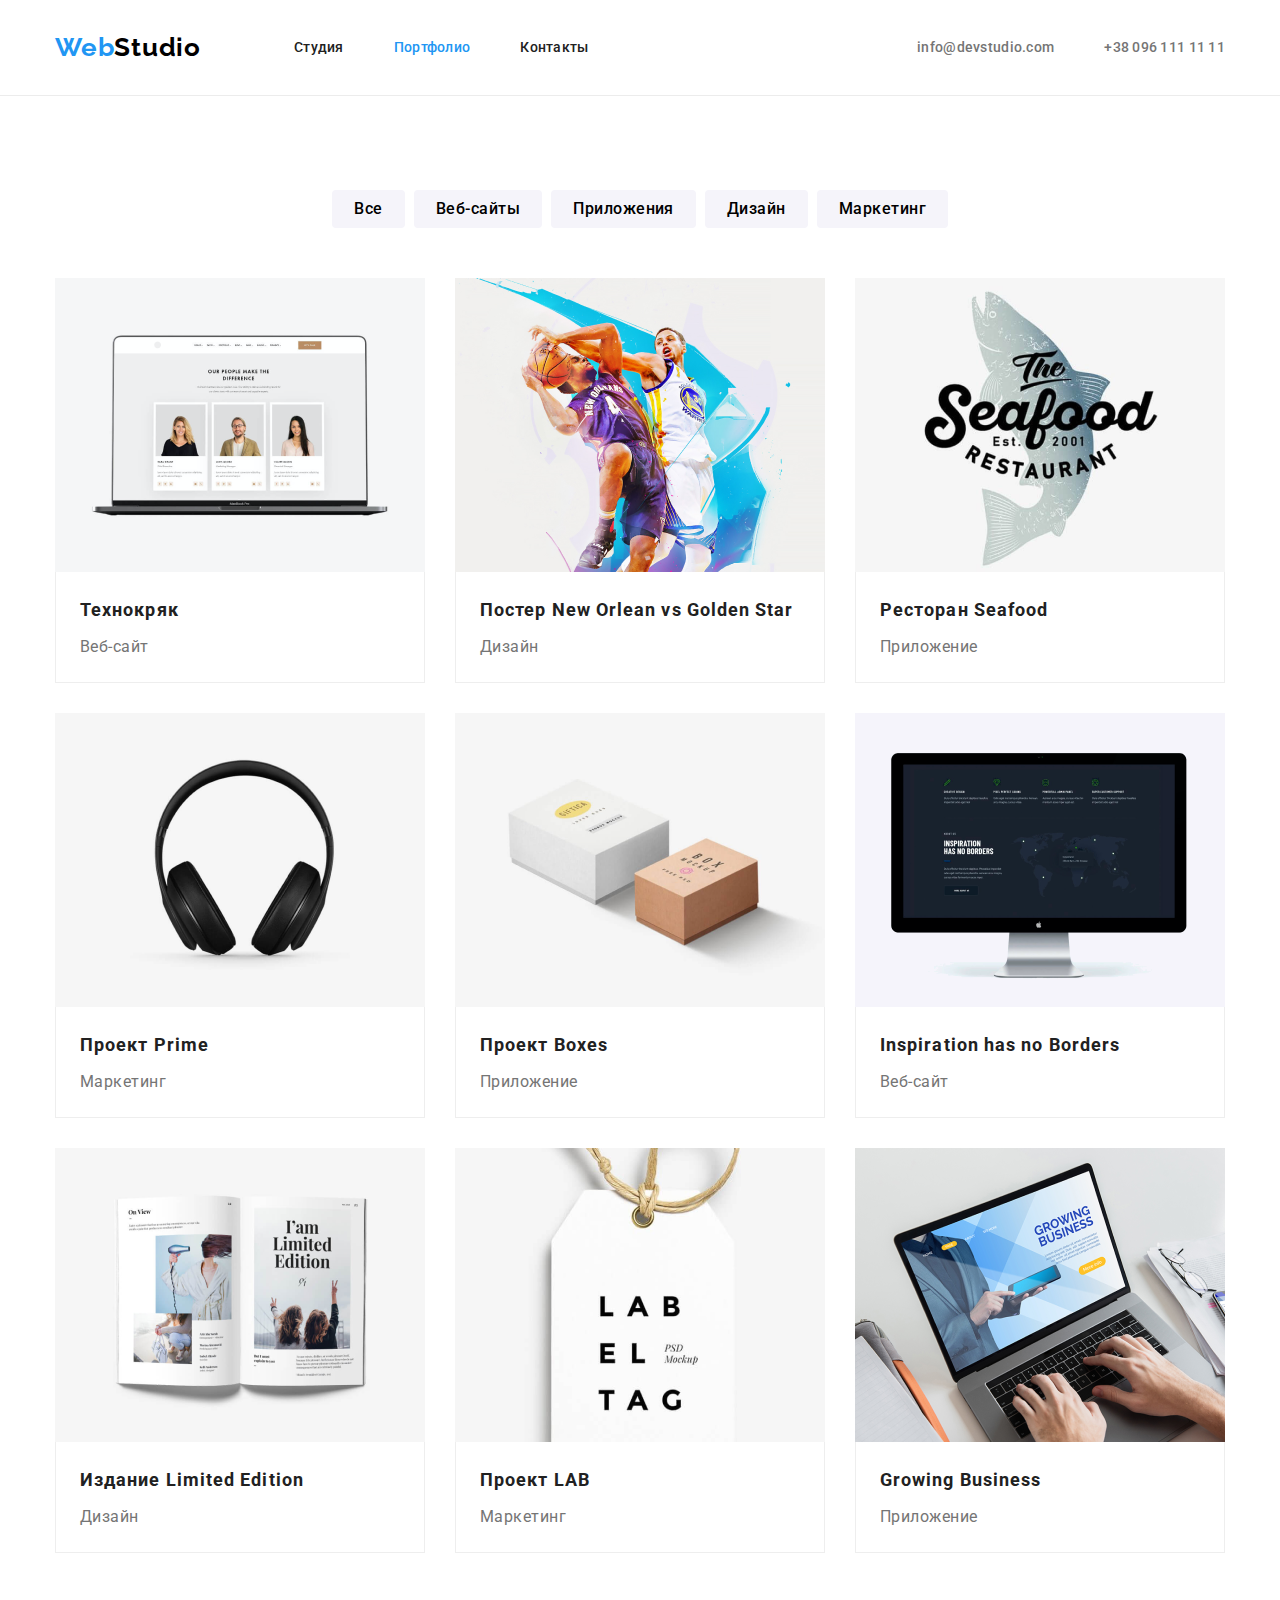
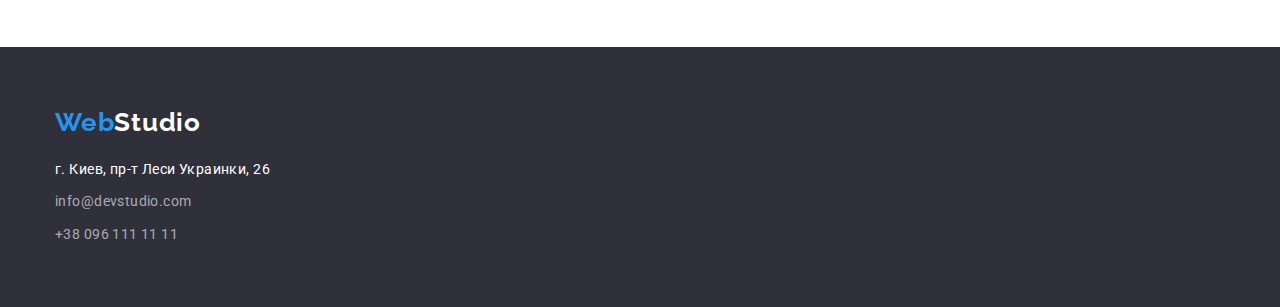
==== portfolio.html @ 066f013d "from hw3" ====
<!DOCTYPE html>
<html lang="ru">
<head>
    <meta charset="UTF-8">
    <meta name="viewport" content="width=device-width, initial-scale=1.0">
    <link rel="preconnect" href="https://fonts.gstatic.com"> 
    <link href="https://fonts.googleapis.com/css2?family=Raleway:wght@700&family=Roboto:wght@400;500;700;900&display=swap" rel="stylesheet">    
    <link rel="stylesheet" href="https://cdn.jsdelivr.net/npm/modern-normalize@1.0.0/modern-normalize.css">
    <link rel="stylesheet" href="./css/styles.css">
    <title>WebStudio-portfolio</title>
</head>
<body>
    <header class="header">
        <div class="container">
        <nav class="site-nav">
            <a class="logo" href="./index.html"><span class="accent-logo-color">Web</span>Studio</a>
            <ul class="site-nav-list">
                <li class="nav-menu-item"> <a class="nav-menu-item-link" href="./index.html">Студия</a></li>
                <li class="nav-menu-item"> <a class="nav-menu-item-link current" href="./portfolio.html">Портфолио</a></li>
                <li class="nav-menu-item"> <a class="nav-menu-item-link" href="">Контакты</a></li>
            </ul>
        </nav>    
        <ul class="contacts">
            <li class="contact-item"><a class="contact-item-link" href="mailto:info@devstudio.com">info@devstudio.com</a></li>
            <li class="contact-item"><a class="contact-item-link" href="tel:+380961111111">+38 096 111 11 11</a></li>
        </ul>
        </div>
    </header>
    <main>
      <section class="portfolio section">
          <div class="container">
          <h1 class="visually-hidden">Портфолио</h1>
          <!-- filter -->
          <ul class="filter">
              <li class="filter-item"><button class="filter-btn" type="button">Все</button></li>
              <li class="filter-item"><button class="filter-btn" type="button">Веб-сайты</button></li>
              <li class="filter-item"><button class="filter-btn" type="button">Приложения</button></li>
              <li class="filter-item"><button class="filter-btn" type="button">Дизайн</button></li>
              <li class="filter-item"><button class="filter-btn" type="button">Маркетинг</button></li> 
          </ul>
          <!-- examples -->
         <ul class="examples-list">
             <li class="examples-list-item" >
                 <a class="examples-list-item-link" href="">
                     <img class="examples-list-item-img" src="./images/img-portfolio.png" alt="вебсайт технокряк" width="370" height="294">
                     <div class="wrapper">
                        <h2 class="examples-list-item-title">Технокряк</h2>
                        <p class="examples-list-item-description">Веб-сайт</p>
                    </div>
                </a>
             </li>
             <li class="examples-list-item" >
                 <a class="examples-list-item-link" href="">
                     <img class="examples-list-item-img" src="./images/img-portfolio-1.png" alt="дизайн постера" width="370" height="294">
                     <div class="wrapper">
                        <h2 class="examples-list-item-title">Постер New Orlean vs Golden Star</h2>
                        <p class="examples-list-item-description">Дизайн</p>
                    </div>
                </a>
             </li>
             <li class="examples-list-item" >
                 <a class="examples-list-item-link" href="">
                     <img class="examples-list-item-img" src="./images/img-portfolio-2.png" alt="приложение для ресторана" width="370" height="294">
                     <div class="wrapper">
                        <h2 class="examples-list-item-title">Ресторан Seafood</h2>
                        <p class="examples-list-item-description">Приложение</p>
                    </div>
                 </a>
             </li>
             <li class="examples-list-item" >
                 <a class="examples-list-item-link" href="">
                     <img class="examples-list-item-img" src="./images/img-portfolio-3.png" alt="проект прайм" width="370" height="294">
                     <div class="wrapper">
                        <h2 class="examples-list-item-title">Проект Prime</h2>
                        <p class="examples-list-item-description">Маркетинг</p>
                    </div>
                </a>
             </li>
             <li class="examples-list-item" >
                 <a class="examples-list-item-link" href="">
                     <img class="examples-list-item-img" src="./images/img-portfolio-4.png" alt="приложение боксы" width="370" height="294">
                     <div class="wrapper">
                        <h2 class="examples-list-item-title">Проект Boxes</h2>
                        <p class="examples-list-item-description">Приложение</p>
                     </div>
                </a>
             </li>
             <li class="examples-list-item" >
                 <a class="examples-list-item-link" href="">
                     <img class="examples-list-item-img" src="./images/img-portfolio-5.png" alt="вебсайт про вдохновение" width="370" height="294">
                     <div class="wrapper">
                        <h2 class="examples-list-item-title">Inspiration has no Borders</h2>
                        <p class="examples-list-item-description">Веб-сайт</p>
                    </div>
                </a>
             </li>
             <li class="examples-list-item" >
                 <a class="examples-list-item-link" href="">
                     <img class="examples-list-item-img" src="./images/img-portfolio-6.png" alt="дизайн издания" width="370" height="294">
                     <div class="wrapper">
                        <h2 class="examples-list-item-title">Издание Limited Edition</h2>
                        <p class="examples-list-item-description">Дизайн</p>
                    </div>
                </a>
             </li>
             <li class="examples-list-item" >
                 <a class="examples-list-item-link" href="">
                     <img class="examples-list-item-img" src="./images/img-portfolio-7.png" alt="проект лаб" width="370" height="294">
                     <div class="wrapper">
                        <h2 class="examples-list-item-title">Проект LAB</h2>
                        <p class="examples-list-item-description">Маркетинг</p>
                    </div>
                    </a>
             </li>
             <li class="examples-list-item" >
                 <a class="examples-list-item-link" href="">
                     <img class="examples-list-item-img" src="./images/img-portfolio-8.png" alt="приложение для развития бизнеса" width="370" height="294">
                     <div class="wrapper">
                        <h2 class="examples-list-item-title">Growing Business</h2>
                        <p class="examples-list-item-description">Приложение</p>
                    </div>
                 </a>
             </li>
         </ul>
        </div>
      </section> 
    </main>
    <footer class="footer">
        <!-- contacts -->
        <div class="container">
            <a class="logo" href="./index.html" ><span class="accent-logo-color">Web</span><span class="logo-white">Studio</span></a>
            <address>
                <ul class="main-contacts-list">
                    <li class="main-contacts-item">
                        <a class="main-contacts-link map" href="https://goo.gl/maps/psRtu3tgyUnC2bHMA" target="_blank"> г. Киев, пр-т Леси Украинки, 26 </a>
                    </li>
                    <li class="main-contacts-item">
                        <a class="main-contacts-link" href="mailto:info@devstudio.com">info@devstudio.com</a>
                    </li>
                    <li class="main-contacts-item">
                        <a class="main-contacts-link" href="tel:+380961111111">+38 096 111 11 11</a>
                    </li>
                </ul>
            </address>
        </div>
    </footer>
</body>
</html>
---- css/styles.css ----
:root {
    --primary-text-color:#212121;
    --secondary-text-color:#757575;
    --accent-text-color:#2196F3;
    --reserve-text-color: #FFFFFF;
    --primary-font-family: "Roboto", sans-serif;
    --secondary-font-family: "Raleway", sans-serif;
}
html {
    box-sizing: border-box;
    
}
*,
*::before,
*::after {
  box-sizing: inherit;
}
body {
    font-family: var(--primary-font-family);
}
ul {
    list-style: none;
    padding: 0;
    margin: 0;
}
h1,
h2,
h3,
h4,
h5,
h6,
p {
    margin: 0;
}
a {
    text-decoration: none;
}
address {
    font-style: normal;
}
img {
    display: block;
    max-width: 100%;
    height: auto;
}
.container {
    width: 1200px;
    padding: 0 15px;
    margin: 0 auto;
}
.section {
    padding-top: 94px;
    padding-bottom: 94px;
}
.visually-hidden {
    position: absolute;
    width: 1px;
    height: 1px;
    margin: -1px;
    border: 0;
    padding: 0;
    
    white-space: nowrap;
    clip-path: inset(100%);
    clip: rect(0 0 0 0);
    overflow: hidden;
  }
  /* ========== HEADER ==========*/
.header {
    padding-top: 32px;
    padding-bottom: 32px;
    border-bottom: 1px solid #ececec;
}
  .header .container {
      display: flex;
      align-items: center;
  }
  .site-nav {
      display: flex;
      align-items: center;
  }
  .site-nav-list{
    display: flex;
    align-items: center;
    margin-left: 93px;
  }
  .nav-menu-item:not(:last-child) {
      margin-right: 50px;
  }
  .contacts {
      display: flex;
      align-items: center;
      margin-left: auto;
  }
  .logo {
      font-family: var(--secondary-font-family);
      color:#000000;
      font-weight: 700;
      font-size: 26px;
      line-height: 1.19;
      letter-spacing: 0.03em;
    }
  .accent-logo-color {
      color: var(--accent-text-color);
  }
  .nav-menu-item-link {
      font-weight: 500;
      font-size: 14px;
      line-height: 1.14;
      letter-spacing: 0.02em;
      color: var(--primary-text-color);
  }
  .nav-menu-item-link:hover,
  .nav-menu-item-link:focus,
  .contact-item-link:hover,
  .contact-item-link:focus {
    color: var(--accent-text-color);
}
.current {
    color: var(--accent-text-color);
}
.contact-item:not(:last-child) {
    margin-right: 50px;
}
.contact-item-link {
    font-weight: 500;
    font-size: 14px;
    line-height: 1.14;
    letter-spacing: 0.02em;
    color: var(--secondary-text-color);
}
/* =========== HERO ==========*/
.hero {
    text-align: center;
    padding-top: 200px;
    padding-bottom: 200px;
    background-color: #2F303A;
 } 
.hero-title {
    max-width: 696px;
    margin-left: auto;
    margin-right: auto;
    font-weight: 900;
    font-size: 44px;
    line-height: 1.36; 
    letter-spacing: 0.06em;
    text-transform: uppercase;
    color: var(--reserve-text-color);
    margin-bottom: 30px;
}
.hero-btn {
    padding: 10px 32px;
    min-width: 200px;
    border-radius: 4px;
    border: 1px solid var(--accent-text-color);
    cursor: pointer;
    font-weight: 700;
    font-size: 16px;
    line-height: 1.87;
    letter-spacing: 0.06em;
    color: var(--reserve-text-color);
    background-color: var(--accent-text-color);
}
/* ========= ADVANTAGES ======== */
.advantage .container {
    padding-top: 94px;
}
.advantage-list {
    display: flex;
    align-items: flex-start;
    justify-content: space-between;
}
.advantage-list-item {
    min-width: 270px;
}
.advantage-list-item:not(:last-child) {
    margin-right: 30px;
}
.advantage-list-item-title {
    margin-bottom: 10px;
    font-weight: 700;
    font-size: 14px;
    line-height: 1.14;
    letter-spacing: 0.03em;
    text-transform: uppercase;
    color: var(--primary-text-color);
    }
.advantage-list-item-description {
    font-weight: 400;
    font-size: 14px;
    line-height: 1.71;
    letter-spacing: 0.03em;
    color: var(--secondary-text-color);
}
/*  ========SERVICES======== */
.services-list {
    display: flex;
    justify-content: space-between;
}
.services-title {
    margin-bottom: 50px;
    font-weight: 700;
    font-size: 36px;
    line-height: 1.16;
    text-align: center;
    letter-spacing: 0.03em;
    color: var(--primary-text-color);
}
/* ======= TEAM ======= */
.team {
    background: #F5F4FA;
}
.worker-list {
    display: flex;
    justify-content: space-between;  
}
.worker-list-item {
    padding-bottom: 30px;
    background-color: var(--reserve-text-color);
    box-shadow: 
        0px 1px 3px rgba(0, 0, 0, 0.12), 
        0px 1px 1px  rgba(0, 0, 0, 0.14), 
        0px 2px 1px  rgba(0, 0, 0, 0.2);
    border-radius: 0px 0px 4px 4px;
}
.team-title {
    margin-bottom: 50px;
    font-weight: 700;
    font-size: 36px;
    line-height: 1.16;
    text-align: center;
    letter-spacing: 0.03em;
    color: var(--primary-text-color);
}
.worker-name {
    margin-top: 30px;
    font-weight: 500;
    font-size: 16px;
    line-height: 1.19;
    text-align: center;
    letter-spacing: 0.03em;
    color: var(--primary-text-color);
}
.worker-position{
    margin-top: 10px;
    font-size: 16px;
    line-height: 1.19;
    text-align: center;
    color: var(--secondary-text-color);
}
/* ====== FOOTER ======== */
.footer {
    padding-top: 60px;
    padding-bottom: 60px;
    background: #2F303A;
} 
.logo-white {
    color: var(--reserve-text-color);
}
.main-contacts-list {
    margin-top: 20px;
}
.main-contacts-item:not(:last-child) {
    margin-bottom: 9px;
}
.main-contacts-link{
    font-size: 14px;
    line-height: 1.71;
    letter-spacing: 0.03em;
    color: rgba(255, 255, 255, 0.6);
}
.main-contacts-link.map {
    color: var(--reserve-text-color);
}


/* ======== PORTFOLIO ========== */
.filter {
    display: flex;
    justify-content: center;
    margin-bottom: 50px;
}
.filter-item:not(:last-child) {
    margin-right: 9px;
}
.filter-btn {
    min-width: 73px;
    padding: 6px 22px;
    border: none;
    cursor: pointer;
    background: #F5F4FA;
    border-radius: 4px;
    font-family: var(--primary-font-family);
    font-weight: 500;
    font-size: 16px;
    line-height: 1.62;
    text-align: center;
    letter-spacing: 0.03em;
}
.filter-btn:hover,
.filter-btn:focus {
    background-color: var(--accent-text-color);
    color: var(--reserve-text-color);
    box-shadow: 
        0px 3px 1px rgba(0, 0, 0, 0.1), 
        0px 1px 2px rgba(0, 0, 0, 0.08),
        0px 2px 2px rgba(0, 0, 0, 0.12);
    }
.examples-list {
    display: flex;
    flex-wrap: wrap;
}
.examples-list-item {
    width: 370px;
}
.examples-list-item:not(:nth-child(3n)) {
     margin-right: 30px;
} 
.examples-list-item:not(:nth-last-child(-n + 3)) {
    margin-bottom: 30px;
}
.examples-list-item-title {
    margin-bottom: 4px;
    font-weight: 700;
    font-size: 18px;
    line-height: 2;
    letter-spacing: 0.06em;
    color: var(--primary-text-color);
}
.examples-list-item-description {
    font-size: 16px;
    line-height: 1.87;
    letter-spacing: 0.03em;
    color: var(--secondary-text-color);
}
.wrapper {
    padding: 20px 24px;
    border-right: 1px solid #eeeeee;
    border-bottom: 1px solid #eeeeee;
    border-left: 1px solid #eeeeee;
}
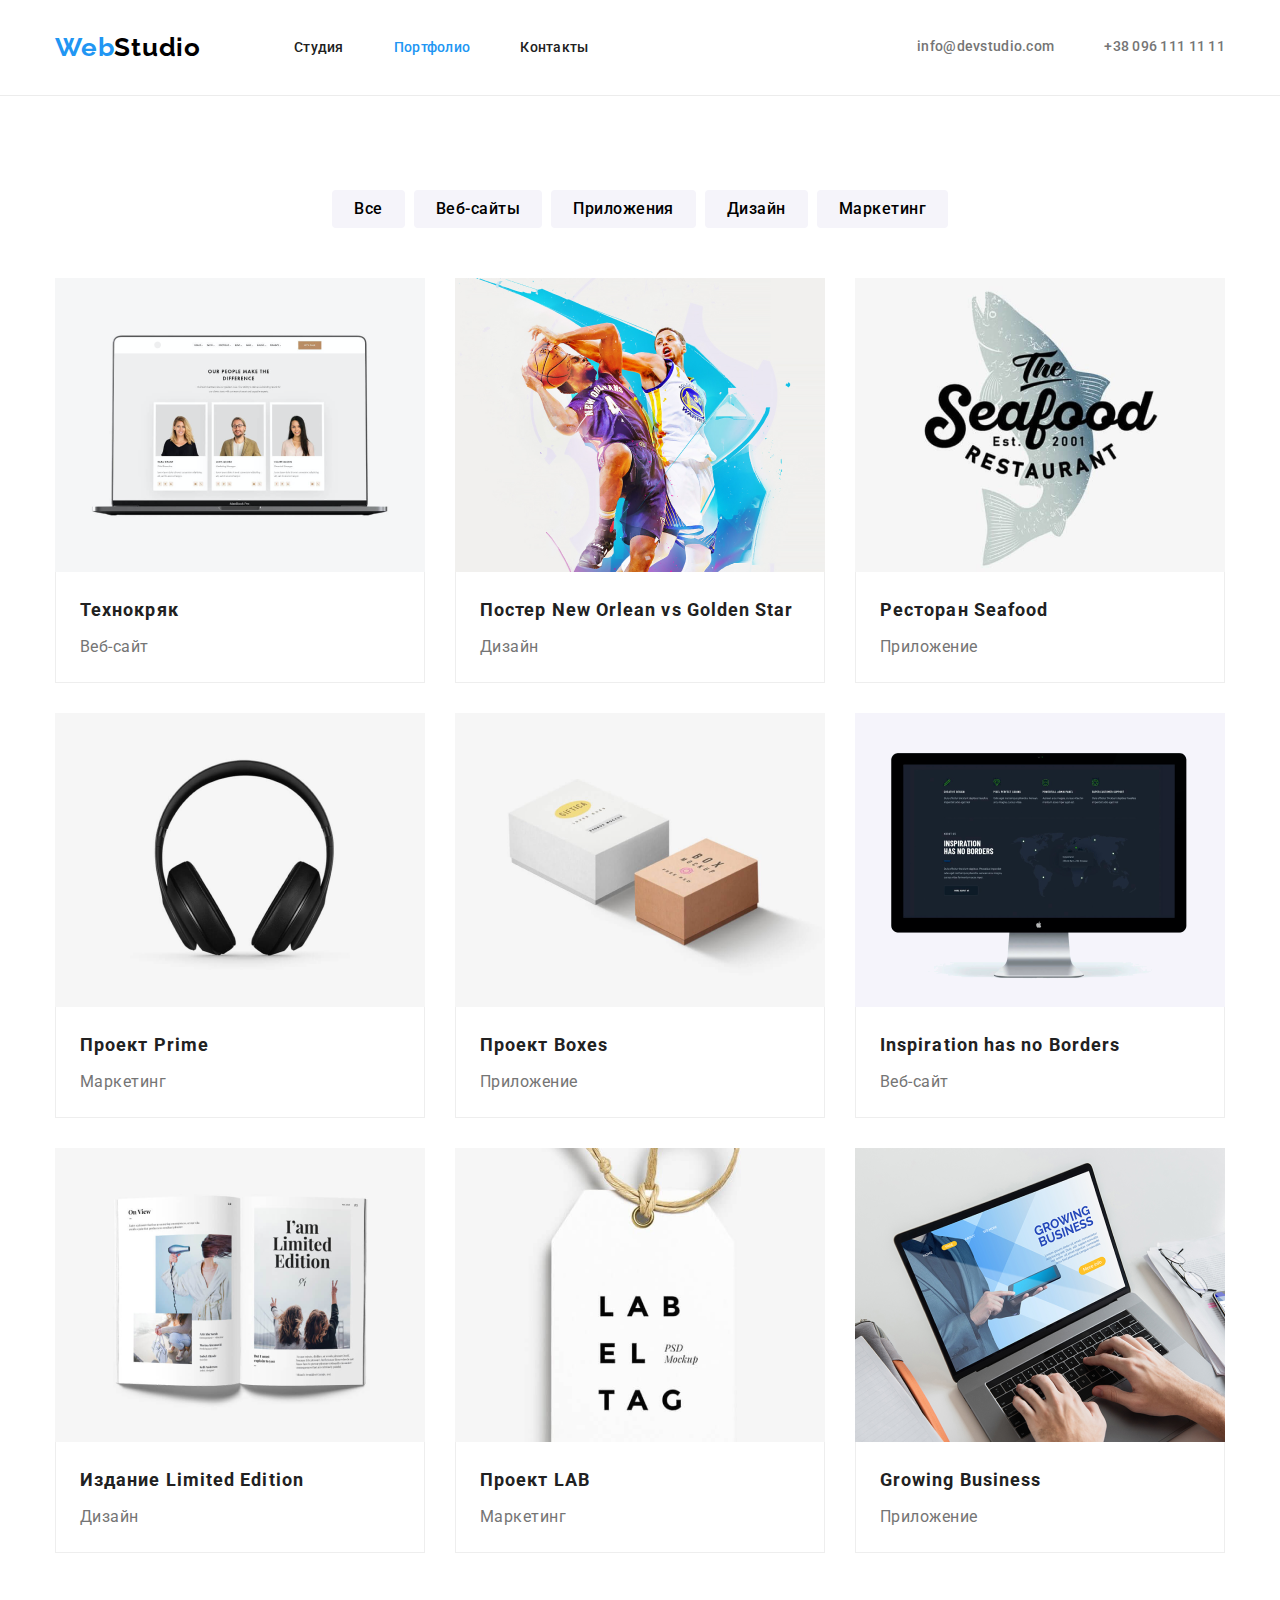
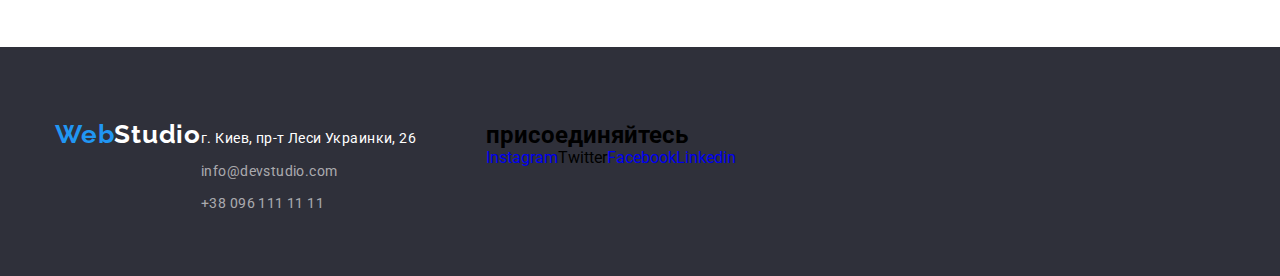
==== commit 43db3d1d: "header + hero + advantages" ====
--- a/portfolio.html
+++ b/portfolio.html
@@ -142,6 +142,23 @@
                     </li>
                 </ul>
             </address>
+            <div class="footer-social-links">
+                <h2>присоединяйтесь</h2>
+                <ul class="social-links-list">
+                    <li class="social-links-item">
+                        <a class="social-links-link" href="#">Instagram</a>
+                    </li>
+                    <li class="social-links-item">
+                        <a class="social-links-link href="#">Twitter</a>
+                    </li>
+                    <li class="social-links-item">
+                        <a class="social-links-link" href="#">Facebook</a>
+                    </li>
+                    <li class="social-links-item">
+                        <a class="social-links-link" href="#">Linkedin</a>
+                    </li>
+                </ul>
+            </div>
         </div>
     </footer>
 </body>
--- a/css/styles.css
+++ b/css/styles.css
@@ -129,12 +129,40 @@
     letter-spacing: 0.02em;
     color: var(--secondary-text-color);
 }
+.contact-item {
+    display: flex;
+    align-items: center;
+}
+.email-icon {
+    margin-right: 10px;
+    width: 16px;
+    height: 12px;
+}
+.tel-icon {
+    margin-right: 10px;
+    width: 10px;
+    height: 16px;
+}
+
+.email-icon:hover,
+.email-icon:focus,
+.tel-icon:hover,
+.tel-icon:focus {
+    fill: currentColor;
+}
+
 /* =========== HERO ==========*/
 .hero {
     text-align: center;
     padding-top: 200px;
     padding-bottom: 200px;
     background-color: #2F303A;
+    background-image: linear-gradient(
+        rgba(47, 48, 58, 0.4),
+        rgba(47, 48, 58, 0.4)
+      ),
+      url(../images/hero.jpg);
+    background-repeat: no-repeat;
  } 
 .hero-title {
     max-width: 696px;
@@ -192,6 +220,17 @@
     letter-spacing: 0.03em;
     color: var(--secondary-text-color);
 }
+.advantage-icon{
+    width: 70px;
+    height: 70px;
+}
+.advantage-icon-wrapper {
+    margin-bottom: 30px;
+    padding: 25px 100px;
+    height: 120px;
+    background-color: #F5F4FA;
+    border-radius: 4px;
+}
 /*  ========SERVICES======== */
 .services-list {
     display: flex;
@@ -206,6 +245,7 @@
     letter-spacing: 0.03em;
     color: var(--primary-text-color);
 }
+
 /* ======= TEAM ======= */
 .team {
     background: #F5F4FA;
@@ -248,6 +288,28 @@
     text-align: center;
     color: var(--secondary-text-color);
 }
+/* ========= CLIENTS ======== */
+.clients-list {
+    display: flex;
+    align-items: flex-start;
+    justify-content: space-between;
+}
+.clients-list-item {
+    min-width: 170px;
+}
+.clients-list-item:not(:last-child) {
+    margin-right: 30px;
+}
+.clients-title {
+    margin-bottom: 50px;
+    font-weight: 700;
+    font-size: 36px;    
+    line-height: 1.16;
+    text-align: center;
+    letter-spacing: 0.03em;
+    color: var(--primary-text-color);
+}
+
 /* ====== FOOTER ======== */
 .footer {
     padding-top: 60px;
@@ -272,7 +334,26 @@
 .main-contacts-link.map {
     color: var(--reserve-text-color);
 }
-
+.footer .container {
+    display: flex;
+    justify-self: start;
+    align-items: baseline;
+}
+.join {
+    margin-bottom: 20px;
+    font-weight: bold;
+    font-size: 14px;
+    line-height: 1.14;
+    letter-spacing: 0.03em;
+    text-transform: uppercase;
+    color: var(--reserve-text-color);
+}
+.social-links-list{
+    display: flex;
+}
+.footer-social-links {
+    margin-left: 70px;
+}
 
 /* ======== PORTFOLIO ========== */
 .filter {
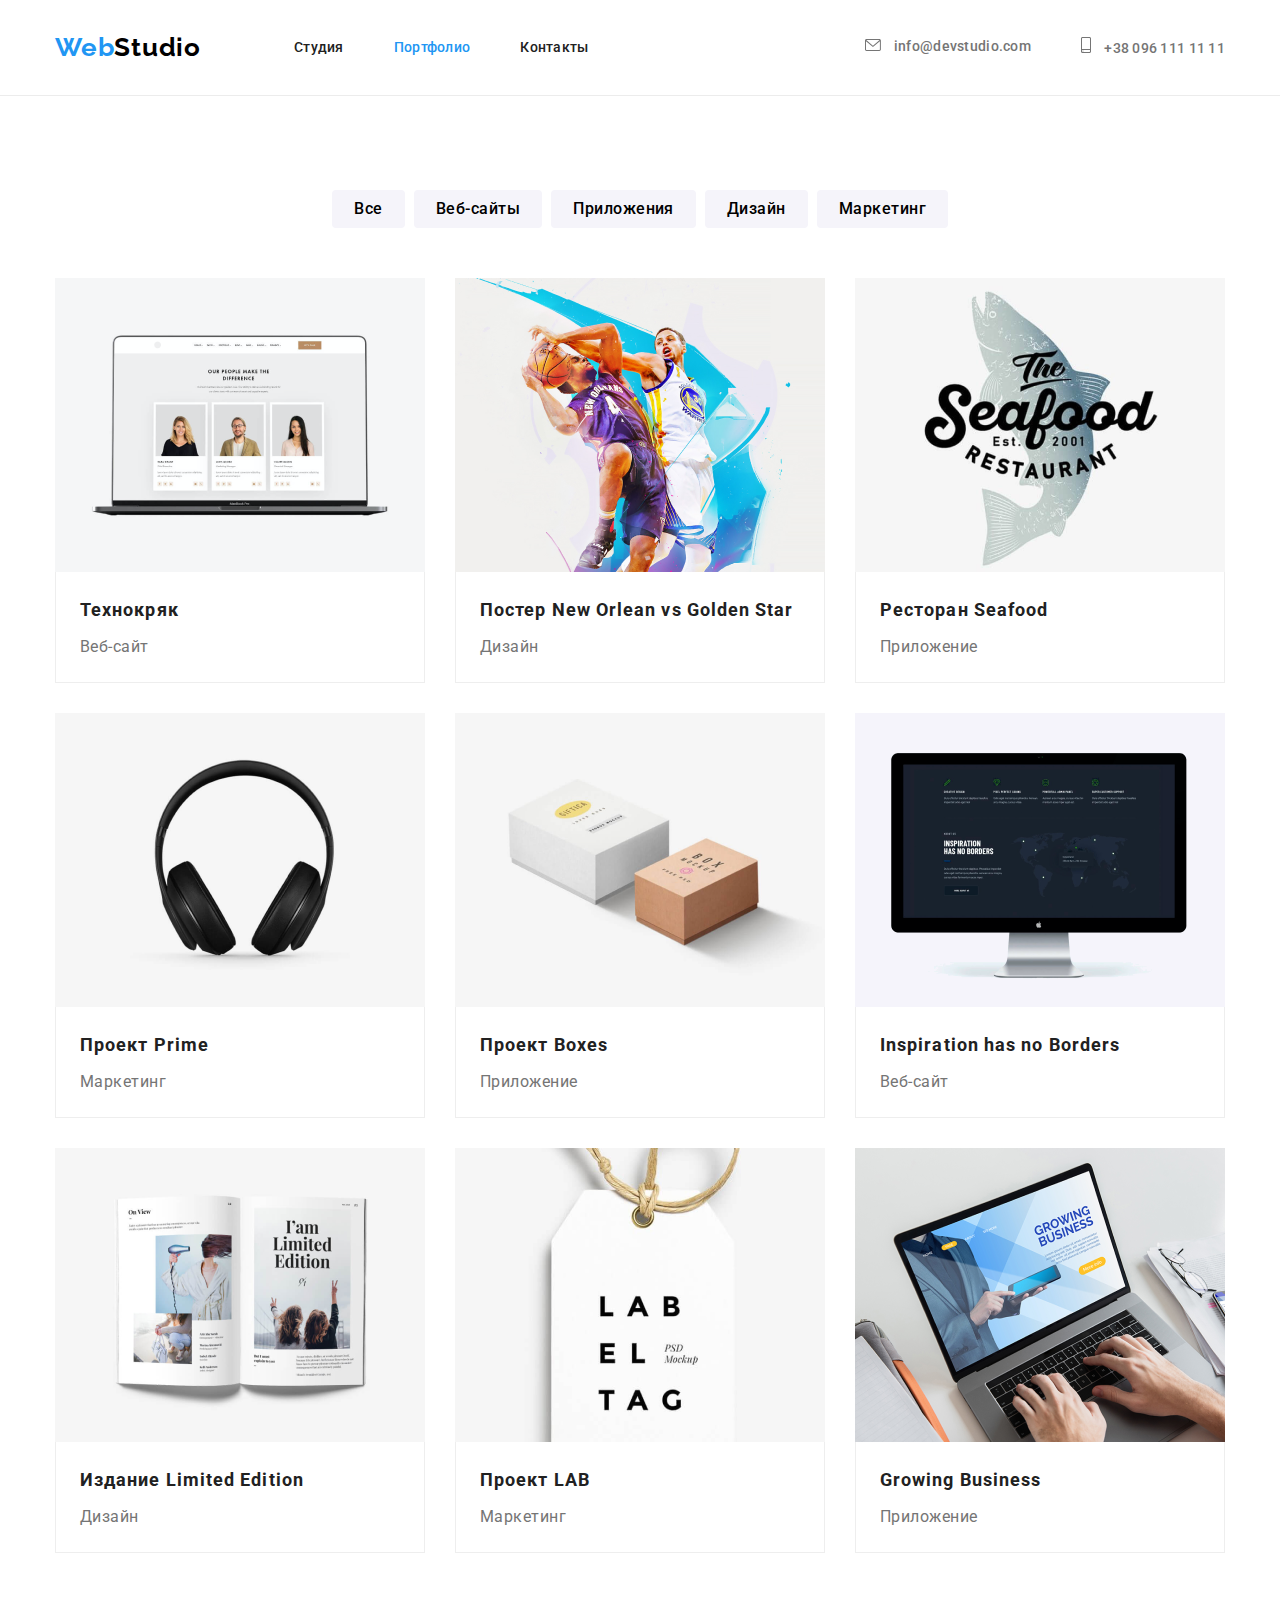
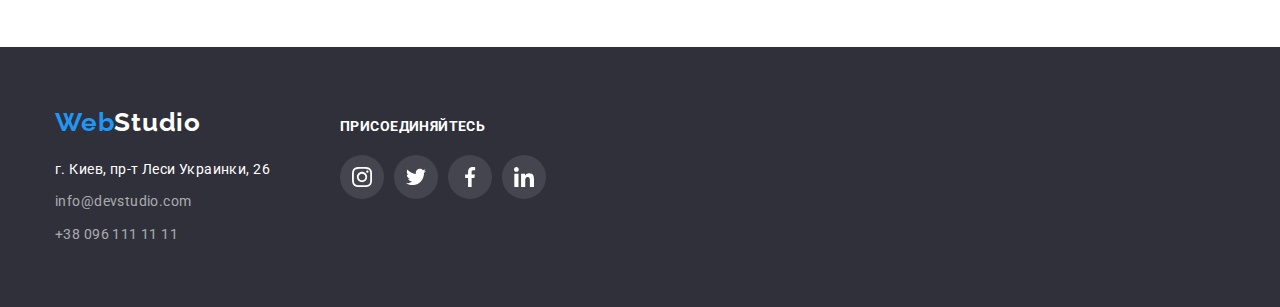
==== commit 07b81275: "added aria-label + box-shadow" ====
--- a/portfolio.html
+++ b/portfolio.html
@@ -21,8 +21,22 @@
             </ul>
         </nav>    
         <ul class="contacts">
-            <li class="contact-item"><a class="contact-item-link" href="mailto:info@devstudio.com">info@devstudio.com</a></li>
-            <li class="contact-item"><a class="contact-item-link" href="tel:+380961111111">+38 096 111 11 11</a></li>
+            <li class="contact-item">
+                <a class="contact-item-link" href="mailto:info@devstudio.com">
+                    <svg class="contact-icon" width="16px" height="12px">
+                         <use href="./images/sprite.svg#envelope"></use>
+                    </svg>
+                    info@devstudio.com
+                </a>
+            </li>
+            <li class="contact-item">
+                <a class="contact-item-link" href="tel:+380961111111">
+                    <svg class="contact-icon" width="10px" height="16px">
+                        <use href="./images/sprite.svg#smartphone"></use>
+                    </svg>
+                    +38 096 111 11 11
+                </a>
+            </li>
         </ul>
         </div>
     </header>
@@ -128,6 +142,7 @@
     <footer class="footer">
         <!-- contacts -->
         <div class="container">
+            <div class="wrap">
             <a class="logo" href="./index.html" ><span class="accent-logo-color">Web</span><span class="logo-white">Studio</span></a>
             <address>
                 <ul class="main-contacts-list">
@@ -142,20 +157,37 @@
                     </li>
                 </ul>
             </address>
-            <div class="footer-social-links">
-                <h2>присоединяйтесь</h2>
-                <ul class="social-links-list">
-                    <li class="social-links-item">
-                        <a class="social-links-link" href="#">Instagram</a>
+            </div>
+            <div class="footer-social">
+                <p class="join">присоединяйтесь</p>
+                <ul class="footer-social-list">
+                    <li class="footer-social-item">
+                        <a class="footer-social-link" href="https://www.instagram.com/" target="_blank">
+                            <svg class="social-logo" width="20px" height="20px">
+                                <use href="./images/sprite.svg#instagram"></use>
+                            </svg>
+                        </a>
                     </li>
-                    <li class="social-links-item">
-                        <a class="social-links-link href="#">Twitter</a>
+                    <li class="footer-social-item">
+                        <a class="footer-social-link" href="https://twitter.com/" target="_blank">
+                            <svg class="social-logo" width="20px" height="20px">
+                                <use href="./images/sprite.svg#twitter"></use>
+                            </svg>
+                        </a>
                     </li>
-                    <li class="social-links-item">
-                        <a class="social-links-link" href="#">Facebook</a>
+                    <li class="footer-social-item">
+                        <a class="footer-social-link" href="https://www.facebook.com" target="_blank">
+                            <svg class="social-logo" width="20px" height="20px">
+                                <use href="./images/sprite.svg#facebook"></use>
+                            </svg>
+                        </a>
                     </li>
-                    <li class="social-links-item">
-                        <a class="social-links-link" href="#">Linkedin</a>
+                    <li class="footer-social-item">
+                        <a class="footer-social-link" href="https://www.linkedin.com" target="_blank"">
+                            <svg class="social-logo" width="20px" height="20px">
+                                <use href="./images/sprite.svg#linkedin"></use>
+                            </svg>
+                        </a>
                     </li>
                 </ul>
             </div>
--- a/css/styles.css
+++ b/css/styles.css
@@ -133,21 +133,8 @@
     display: flex;
     align-items: center;
 }
-.email-icon {
+.contact-icon {
     margin-right: 10px;
-    width: 16px;
-    height: 12px;
-}
-.tel-icon {
-    margin-right: 10px;
-    width: 10px;
-    height: 16px;
-}
-
-.email-icon:hover,
-.email-icon:focus,
-.tel-icon:hover,
-.tel-icon:focus {
     fill: currentColor;
 }
 
@@ -163,6 +150,7 @@
       ),
       url(../images/hero.jpg);
     background-repeat: no-repeat;
+    background-size: cover;
  } 
 .hero-title {
     max-width: 696px;
@@ -272,8 +260,12 @@
     letter-spacing: 0.03em;
     color: var(--primary-text-color);
 }
+.worker-info {
+    margin-top: 30px;
+    padding-right: 32px;
+    padding-left: 32px;
+}
 .worker-name {
-    margin-top: 30px;
     font-weight: 500;
     font-size: 16px;
     line-height: 1.19;
@@ -288,27 +280,66 @@
     text-align: center;
     color: var(--secondary-text-color);
 }
+.worker-social-list {
+    display: flex;
+    justify-content: space-between;
+    margin-top: 16px;
+}
+.worker-social-link {
+    display: flex;
+    justify-content: center;
+    align-items: center;
+    width: 44px;
+    height: 44px;
+    border-radius: 50%;
+    color: #AFB1B8;
+}
+.worker-social-link:hover,
+.worker-social-link:focus {
+    background-color: var(--accent-text-color);
+    color: var(--reserve-text-color);
+}
+.social-network {
+    fill:currentColor;
+}
 /* ========= CLIENTS ======== */
 .clients-list {
     display: flex;
     align-items: flex-start;
     justify-content: space-between;
 }
-.clients-list-item {
-    min-width: 170px;
-}
 .clients-list-item:not(:last-child) {
     margin-right: 30px;
 }
 .clients-title {
     margin-bottom: 50px;
-    font-weight: 700;
+    font-weight: 700;   
     font-size: 36px;    
     line-height: 1.16;
     text-align: center;
     letter-spacing: 0.03em;
     color: var(--primary-text-color);
 }
+.clients-link {
+    display: flex;
+    justify-content: center;
+    align-items: center;
+    color: #AFB1B8;
+    width: 170px;
+    height: 90px;
+    border: 1px solid;
+    border-radius: 4px
+}
+.clients-link:hover,
+.clients-link:focus {
+    color: var(--accent-text-color);
+    border-color: var(--accent-text-color);
+}
+.clients-logo {
+    fill: currentColor;
+}
+
+
 
 /* ====== FOOTER ======== */
 .footer {
@@ -338,6 +369,10 @@
     display: flex;
     justify-self: start;
     align-items: baseline;
+}   
+/* =====footer social links======= */
+.footer-social {
+    margin-left: 70px;
 }
 .join {
     margin-bottom: 20px;
@@ -348,13 +383,28 @@
     text-transform: uppercase;
     color: var(--reserve-text-color);
 }
-.social-links-list{
-    display: flex;
-}
-.footer-social-links {
-    margin-left: 70px;
-}
-
+.footer-social-list {
+    display: flex;
+    justify-content: space-between;
+    width: 206px;
+}
+.footer-social-link {
+    display: flex;
+    justify-content: center;
+    align-items: center;
+    width: 44px;
+    height: 44px;
+    border-radius: 50%;
+    background-color: rgba(255, 255, 255, 0.1);
+    color: var(--reserve-text-color);
+}
+.footer-social-link:hover,
+.footer-social-link:focus {
+    background-color: var(--accent-text-color);
+}
+.social-logo {
+    fill:currentColor;
+}
 /* ======== PORTFOLIO ========== */
 .filter {
     display: flex;
@@ -394,6 +444,13 @@
 .examples-list-item {
     width: 370px;
 }
+.examples-list-item:hover,
+.examples-list-item:focus {
+    box-shadow: 
+    0px 1px 1px rgba(0, 0, 0, 0.12), 
+    0px 4px 4px rgba(0, 0, 0, 0.06), 
+    1px 4px 6px rgba(0, 0, 0, 0.16);
+}
 .examples-list-item:not(:nth-child(3n)) {
      margin-right: 30px;
 } 
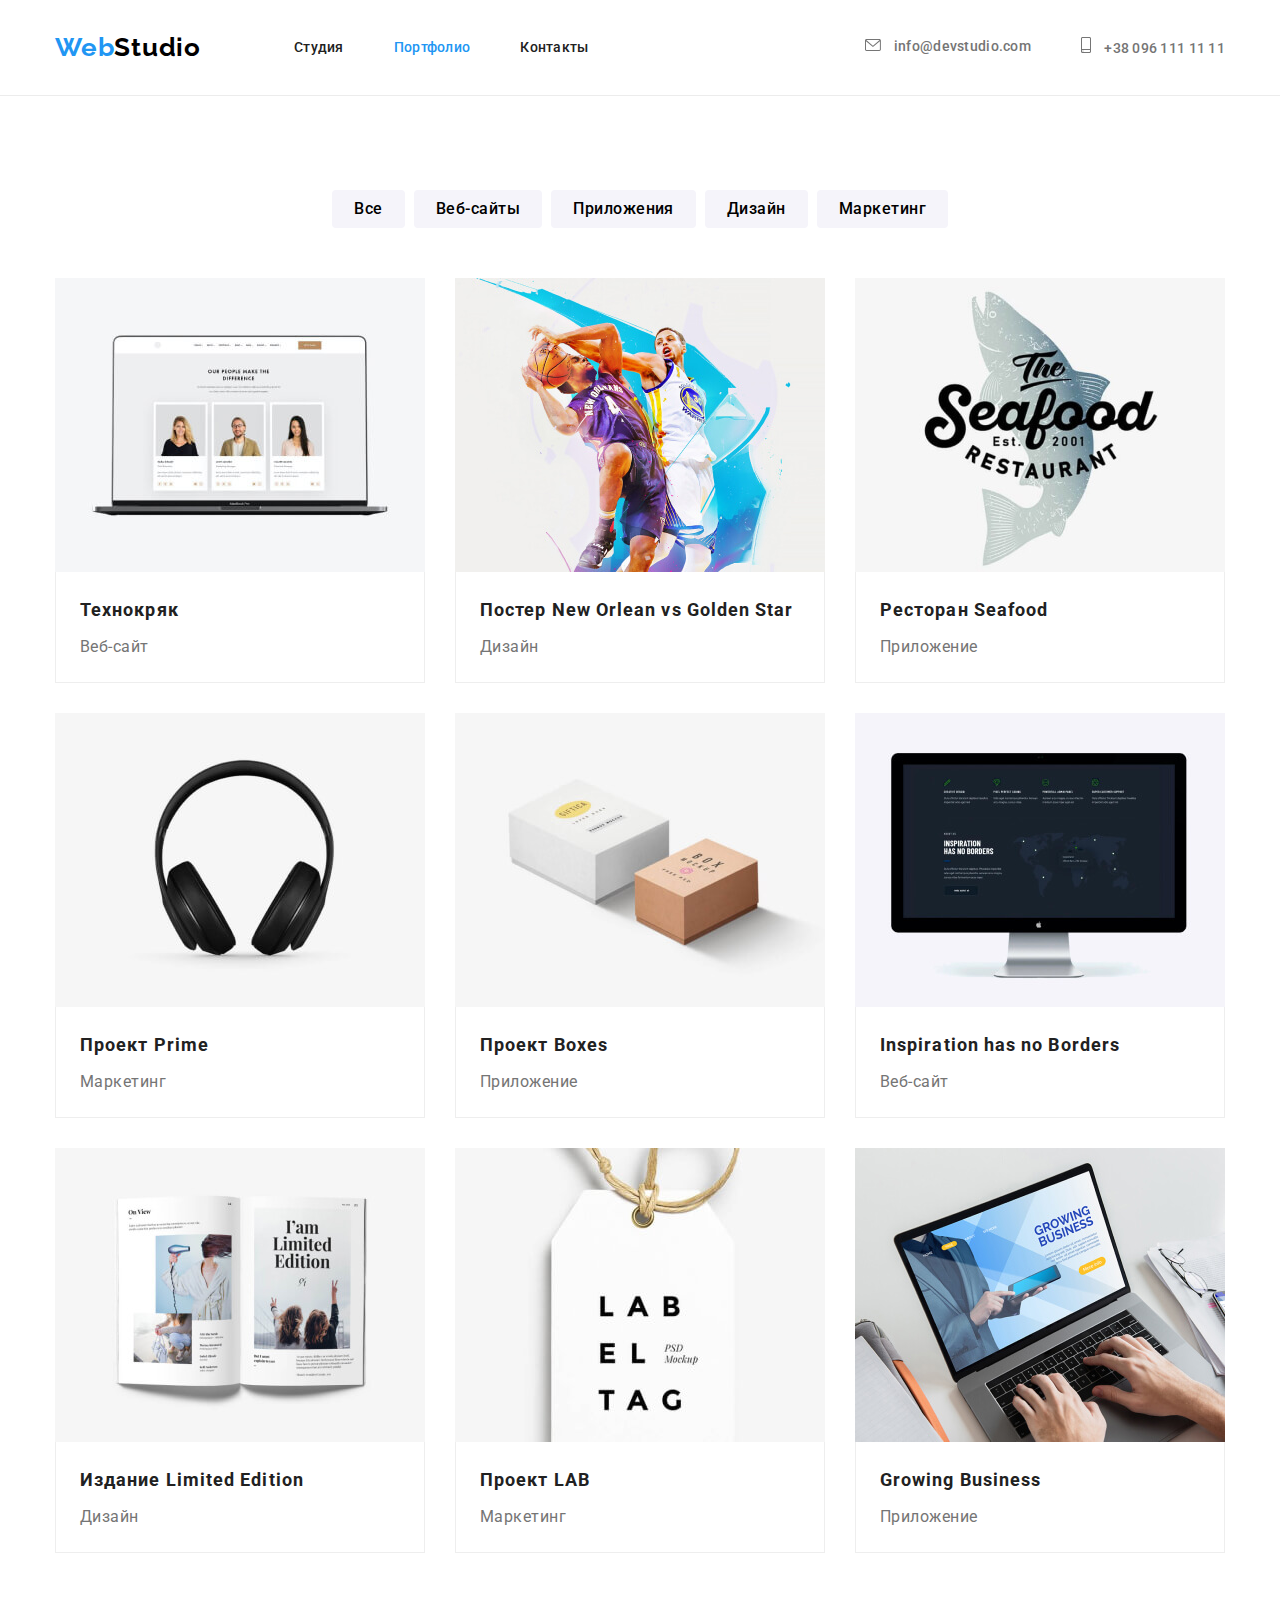
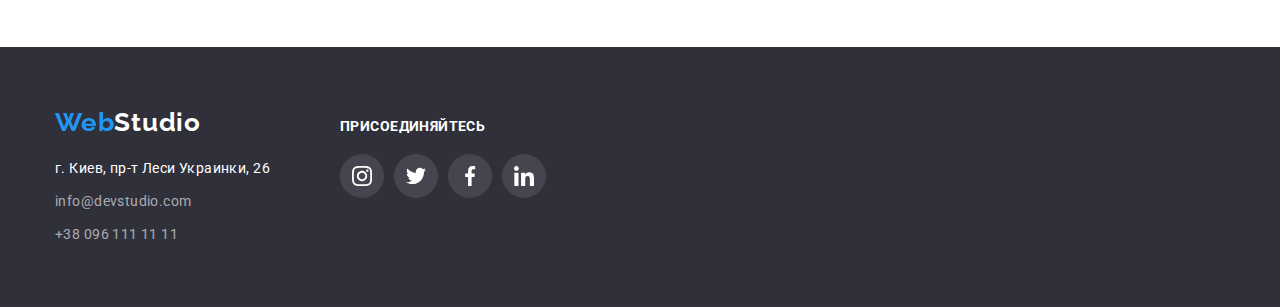
==== commit a7115d84: "optimized images" ====
--- a/portfolio.html
+++ b/portfolio.html
@@ -56,7 +56,7 @@
          <ul class="examples-list">
              <li class="examples-list-item" >
                  <a class="examples-list-item-link" href="">
-                     <img class="examples-list-item-img" src="./images/img-portfolio.png" alt="вебсайт технокряк" width="370" height="294">
+                     <img class="examples-list-item-img" src="./images/img-project-1.jpg" alt="вебсайт технокряк" width="370" height="294">
                      <div class="wrapper">
                         <h2 class="examples-list-item-title">Технокряк</h2>
                         <p class="examples-list-item-description">Веб-сайт</p>
@@ -65,7 +65,7 @@
              </li>
              <li class="examples-list-item" >
                  <a class="examples-list-item-link" href="">
-                     <img class="examples-list-item-img" src="./images/img-portfolio-1.png" alt="дизайн постера" width="370" height="294">
+                     <img class="examples-list-item-img" src="./images/img-project-2.jpg" alt="дизайн постера" width="370" height="294">
                      <div class="wrapper">
                         <h2 class="examples-list-item-title">Постер New Orlean vs Golden Star</h2>
                         <p class="examples-list-item-description">Дизайн</p>
@@ -74,7 +74,7 @@
              </li>
              <li class="examples-list-item" >
                  <a class="examples-list-item-link" href="">
-                     <img class="examples-list-item-img" src="./images/img-portfolio-2.png" alt="приложение для ресторана" width="370" height="294">
+                     <img class="examples-list-item-img" src="./images/img-project-3.jpg" alt="приложение для ресторана" width="370" height="294">
                      <div class="wrapper">
                         <h2 class="examples-list-item-title">Ресторан Seafood</h2>
                         <p class="examples-list-item-description">Приложение</p>
@@ -83,7 +83,7 @@
              </li>
              <li class="examples-list-item" >
                  <a class="examples-list-item-link" href="">
-                     <img class="examples-list-item-img" src="./images/img-portfolio-3.png" alt="проект прайм" width="370" height="294">
+                     <img class="examples-list-item-img" src="./images/img-project-4.jpg" alt="проект прайм" width="370" height="294">
                      <div class="wrapper">
                         <h2 class="examples-list-item-title">Проект Prime</h2>
                         <p class="examples-list-item-description">Маркетинг</p>
@@ -92,7 +92,7 @@
              </li>
              <li class="examples-list-item" >
                  <a class="examples-list-item-link" href="">
-                     <img class="examples-list-item-img" src="./images/img-portfolio-4.png" alt="приложение боксы" width="370" height="294">
+                     <img class="examples-list-item-img" src="./images/img-project-5.jpg" alt="приложение боксы" width="370" height="294">
                      <div class="wrapper">
                         <h2 class="examples-list-item-title">Проект Boxes</h2>
                         <p class="examples-list-item-description">Приложение</p>
@@ -101,7 +101,7 @@
              </li>
              <li class="examples-list-item" >
                  <a class="examples-list-item-link" href="">
-                     <img class="examples-list-item-img" src="./images/img-portfolio-5.png" alt="вебсайт про вдохновение" width="370" height="294">
+                     <img class="examples-list-item-img" src="./images/img-project-6.jpg" alt="вебсайт про вдохновение" width="370" height="294">
                      <div class="wrapper">
                         <h2 class="examples-list-item-title">Inspiration has no Borders</h2>
                         <p class="examples-list-item-description">Веб-сайт</p>
@@ -110,7 +110,7 @@
              </li>
              <li class="examples-list-item" >
                  <a class="examples-list-item-link" href="">
-                     <img class="examples-list-item-img" src="./images/img-portfolio-6.png" alt="дизайн издания" width="370" height="294">
+                     <img class="examples-list-item-img" src="./images/img-project-7.jpg" alt="дизайн издания" width="370" height="294">
                      <div class="wrapper">
                         <h2 class="examples-list-item-title">Издание Limited Edition</h2>
                         <p class="examples-list-item-description">Дизайн</p>
@@ -119,7 +119,7 @@
              </li>
              <li class="examples-list-item" >
                  <a class="examples-list-item-link" href="">
-                     <img class="examples-list-item-img" src="./images/img-portfolio-7.png" alt="проект лаб" width="370" height="294">
+                     <img class="examples-list-item-img" src="./images/img-project-8.jpg" alt="проект лаб" width="370" height="294">
                      <div class="wrapper">
                         <h2 class="examples-list-item-title">Проект LAB</h2>
                         <p class="examples-list-item-description">Маркетинг</p>
@@ -128,7 +128,7 @@
              </li>
              <li class="examples-list-item" >
                  <a class="examples-list-item-link" href="">
-                     <img class="examples-list-item-img" src="./images/img-portfolio-8.png" alt="приложение для развития бизнеса" width="370" height="294">
+                     <img class="examples-list-item-img" src="./images/img-project-9.jpg" alt="приложение для развития бизнеса" width="370" height="294">
                      <div class="wrapper">
                         <h2 class="examples-list-item-title">Growing Business</h2>
                         <p class="examples-list-item-description">Приложение</p>
--- a/css/styles.css
+++ b/css/styles.css
@@ -5,6 +5,7 @@
     --reserve-text-color: #FFFFFF;
     --primary-font-family: "Roboto", sans-serif;
     --secondary-font-family: "Raleway", sans-serif;
+    --card-set-gap: 30px;
 }
 html {
     box-sizing: border-box;
@@ -148,7 +149,7 @@
         rgba(47, 48, 58, 0.4),
         rgba(47, 48, 58, 0.4)
       ),
-      url(../images/hero.jpg);
+      url(../images/hero-img.png);
     background-repeat: no-repeat;
     background-size: cover;
  } 
@@ -440,9 +441,8 @@
 .examples-list {
     display: flex;
     flex-wrap: wrap;
-}
-.examples-list-item {
-    width: 370px;
+    margin-left: calc(-1 * var(--card-set-gap));
+    margin-top: calc(-1 * var(--card-set-gap));
 }
 .examples-list-item:hover,
 .examples-list-item:focus {
@@ -451,11 +451,10 @@
     0px 4px 4px rgba(0, 0, 0, 0.06), 
     1px 4px 6px rgba(0, 0, 0, 0.16);
 }
-.examples-list-item:not(:nth-child(3n)) {
-     margin-right: 30px;
-} 
-.examples-list-item:not(:nth-last-child(-n + 3)) {
-    margin-bottom: 30px;
+.examples-list-item {
+        flex-basis: calc(100% / 3 - var(--card-set-gap));
+        margin-left: var(--card-set-gap);
+        margin-top: var(--card-set-gap);
 }
 .examples-list-item-title {
     margin-bottom: 4px;
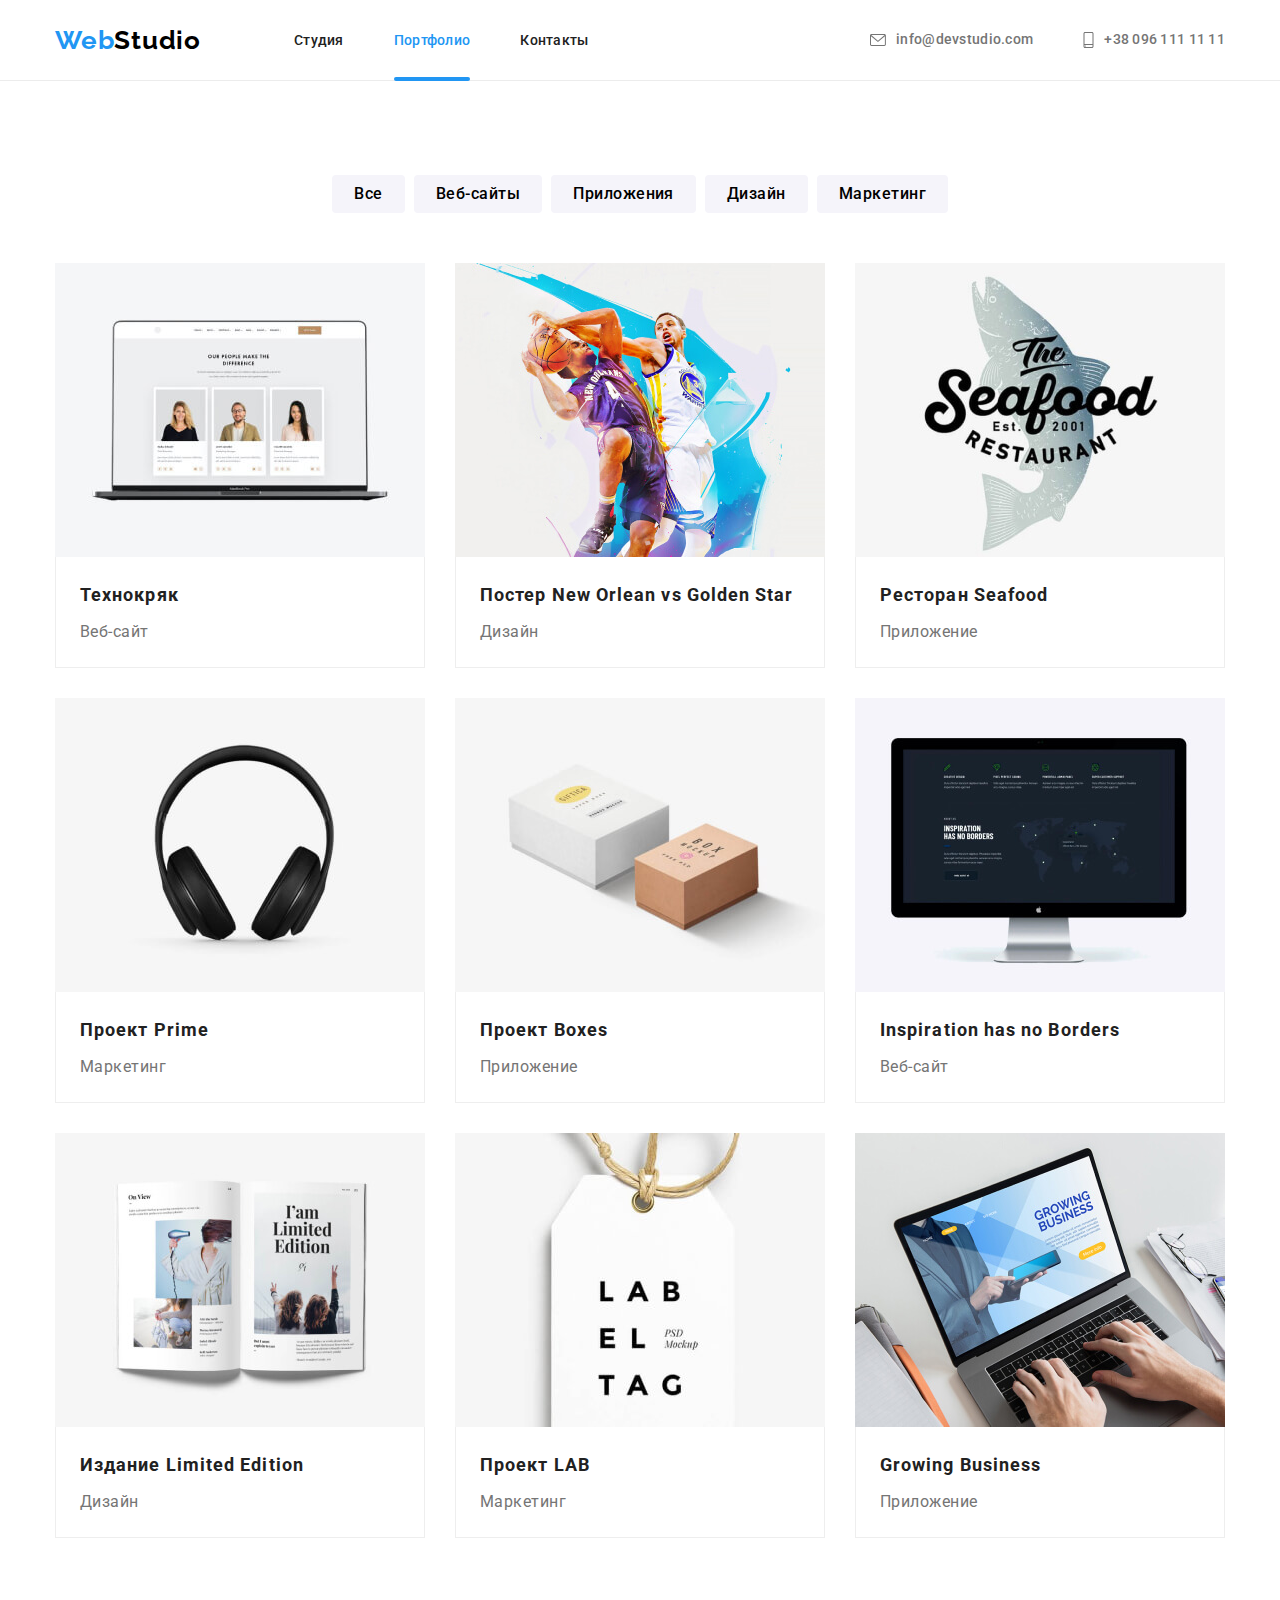
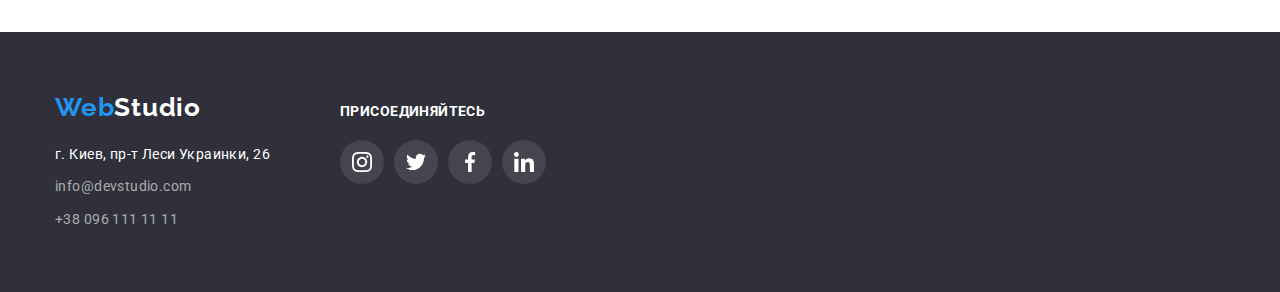
==== commit 9a887220: "added transition + current +optimized css" ====
--- a/portfolio.html
+++ b/portfolio.html
@@ -17,7 +17,7 @@
             <ul class="site-nav-list">
                 <li class="nav-menu-item"> <a class="nav-menu-item-link" href="./index.html">Студия</a></li>
                 <li class="nav-menu-item"> <a class="nav-menu-item-link current" href="./portfolio.html">Портфолио</a></li>
-                <li class="nav-menu-item"> <a class="nav-menu-item-link" href="">Контакты</a></li>
+                <li class="nav-menu-item"> <a class="nav-menu-item-link" href="./index.html#team">Контакты</a></li>
             </ul>
         </nav>    
         <ul class="contacts">
@@ -31,7 +31,7 @@
             </li>
             <li class="contact-item">
                 <a class="contact-item-link" href="tel:+380961111111">
-                    <svg class="contact-icon" width="10px" height="16px">
+                    <svg class="contact-icon" width="11px" height="16px">
                         <use href="./images/sprite.svg#smartphone"></use>
                     </svg>
                     +38 096 111 11 11
@@ -183,7 +183,7 @@
                         </a>
                     </li>
                     <li class="footer-social-item">
-                        <a class="footer-social-link" href="https://www.linkedin.com" target="_blank"">
+                        <a class="footer-social-link" href="https://www.linkedin.com" target="_blank">
                             <svg class="social-logo" width="20px" height="20px">
                                 <use href="./images/sprite.svg#linkedin"></use>
                             </svg>
--- a/css/styles.css
+++ b/css/styles.css
@@ -68,8 +68,6 @@
   }
   /* ========== HEADER ==========*/
 .header {
-    padding-top: 32px;
-    padding-bottom: 32px;
     border-bottom: 1px solid #ececec;
 }
   .header .container {
@@ -85,7 +83,8 @@
     align-items: center;
     margin-left: 93px;
   }
-  .nav-menu-item:not(:last-child) {
+  .nav-menu-item:not(:last-child),
+  .contact-item:not(:last-child) {
       margin-right: 50px;
   }
   .contacts {
@@ -104,12 +103,15 @@
   .accent-logo-color {
       color: var(--accent-text-color);
   }
-  .nav-menu-item-link {
+  .nav-menu-item-link,
+  .contact-item {
       font-weight: 500;
       font-size: 14px;
       line-height: 1.14;
       letter-spacing: 0.02em;
       color: var(--primary-text-color);
+      
+      transition: color 250ms cubic-bezier(0.4, 0, 0.2, 1);
   }
   .nav-menu-item-link:hover,
   .nav-menu-item-link:focus,
@@ -117,17 +119,32 @@
   .contact-item-link:focus {
     color: var(--accent-text-color);
 }
-.current {
+.nav-menu-item-link, 
+.contact-item-link {
+    padding-top: 32px;
+    padding-bottom: 32px;
+}
+.nav-menu-item-link.current {
+    position: relative;
     color: var(--accent-text-color);
 }
-.contact-item:not(:last-child) {
-    margin-right: 50px;
+.nav-menu-item-link.current::after {
+    content: "";
+
+    position: absolute;
+    left: 0;
+    bottom: -1px;
+
+    display: block;
+    width: 100%;
+    height: 4px;
+    background-color: var(--accent-text-color);
+    border-radius: 2px;
+  
 }
 .contact-item-link {
-    font-weight: 500;
-    font-size: 14px;
-    line-height: 1.14;
-    letter-spacing: 0.02em;
+    display: flex;
+    align-items: center;
     color: var(--secondary-text-color);
 }
 .contact-item {
@@ -141,7 +158,9 @@
 
 /* =========== HERO ==========*/
 .hero {
-    text-align: center;
+    max-width: 1600px;
+    /* min-height: 600px; */
+    margin: 0 auto;
     padding-top: 200px;
     padding-bottom: 200px;
     background-color: #2F303A;
@@ -150,8 +169,10 @@
         rgba(47, 48, 58, 0.4)
       ),
       url(../images/hero-img.png);
+    background-position: center;
     background-repeat: no-repeat;
     background-size: cover;
+    text-align: center;
  } 
 .hero-title {
     max-width: 696px;
@@ -294,7 +315,11 @@
     height: 44px;
     border-radius: 50%;
     color: #AFB1B8;
-}
+
+    transition: color 250ms cubic-bezier(0.4, 0, 0.2, 1),
+    background-color 250ms cubic-bezier(0.4, 0, 0.2, 1);
+    
+} 
 .worker-social-link:hover,
 .worker-social-link:focus {
     background-color: var(--accent-text-color);
@@ -329,7 +354,10 @@
     width: 170px;
     height: 90px;
     border: 1px solid;
-    border-radius: 4px
+    border-radius: 4px;
+
+    transition: color 250ms cubic-bezier(0.4, 0, 0.2, 1), 
+    border-color 250ms cubic-bezier(0.4, 0, 0.2, 1)
 }
 .clients-link:hover,
 .clients-link:focus {
@@ -398,6 +426,8 @@
     border-radius: 50%;
     background-color: rgba(255, 255, 255, 0.1);
     color: var(--reserve-text-color);
+
+    transition: background-color 250ms cubic-bezier(0.4, 0, 0.2, 1)
 }
 .footer-social-link:hover,
 .footer-social-link:focus {
@@ -444,17 +474,19 @@
     margin-left: calc(-1 * var(--card-set-gap));
     margin-top: calc(-1 * var(--card-set-gap));
 }
+.examples-list-item {
+    flex-basis: calc(100% / 3 - var(--card-set-gap));
+    margin-left: var(--card-set-gap);
+    margin-top: var(--card-set-gap);
+
+     transition: box-shadow 250ms cubic-bezier(0.4, 0, 0.2, 1);
+}
 .examples-list-item:hover,
 .examples-list-item:focus {
     box-shadow: 
     0px 1px 1px rgba(0, 0, 0, 0.12), 
     0px 4px 4px rgba(0, 0, 0, 0.06), 
     1px 4px 6px rgba(0, 0, 0, 0.16);
-}
-.examples-list-item {
-        flex-basis: calc(100% / 3 - var(--card-set-gap));
-        margin-left: var(--card-set-gap);
-        margin-top: var(--card-set-gap);
 }
 .examples-list-item-title {
     margin-bottom: 4px;
